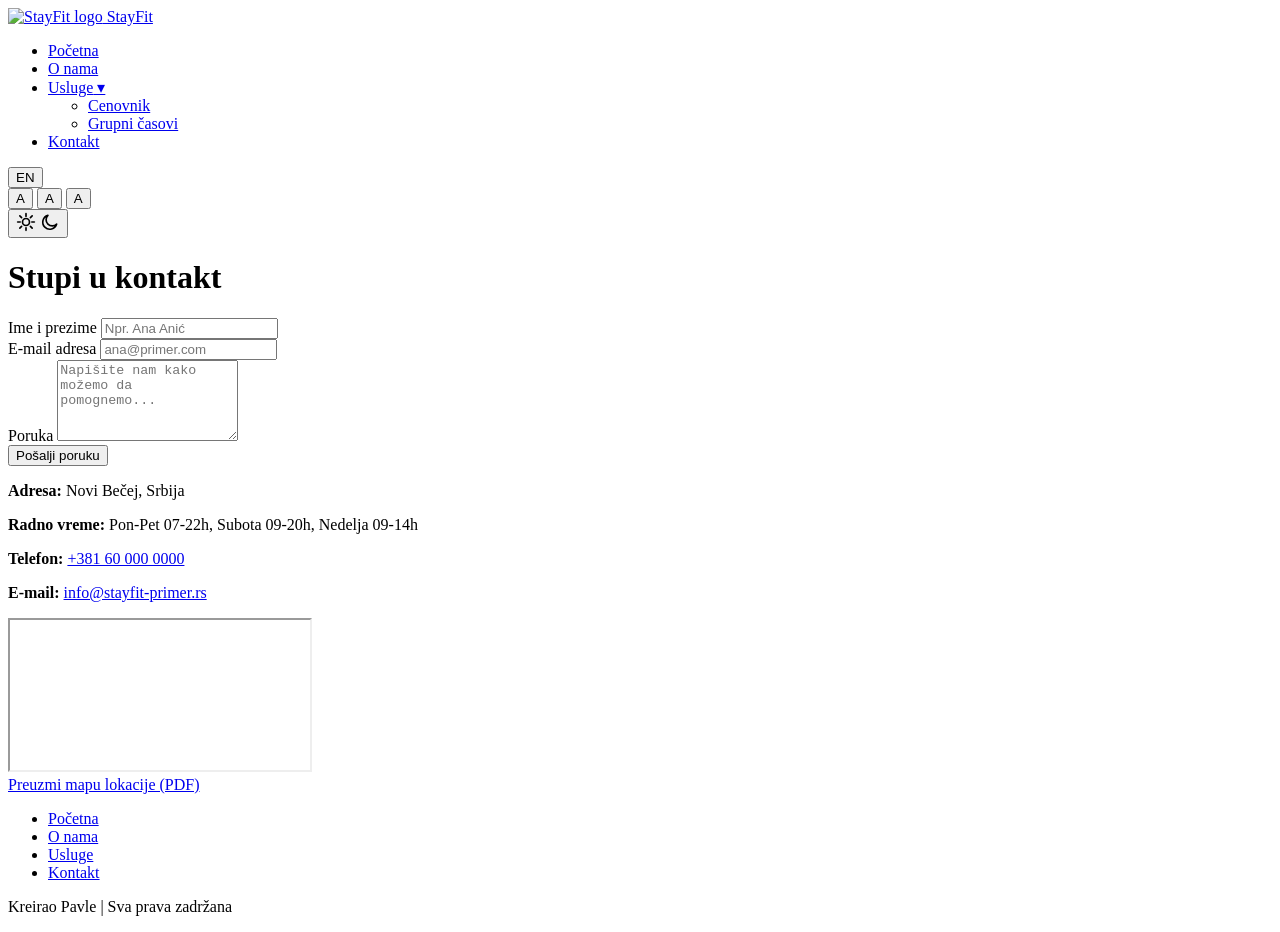
==== kontakt.html @ c29cbc28 "Add files via upload" ====
<!doctype html>
<html lang="sr">
<head>
  <meta charset="UTF-8">
  <meta name="viewport" content="width=device-width, initial-scale=1">
  <title>Kontakt - StayFit</title>

  <meta name="description" content="Kontaktirajte StayFit teretanu u Novom Bečeju - adresa, radno vreme, telefon i mapa lokacije.">
  <meta name="keywords" content="kontakt StayFit, adresa teretana Novi Bečej, radno vreme teretana">
  <meta name="author" content="Pavle">
  <meta name="robots" content="index, follow">
  <link rel="canonical" href="https://stayfit-primer.rs/kontakt.html">

  <meta property="og:type" content="website">
  <meta property="og:title" content="Kontakt - StayFit">
  <meta property="og:description" content="Kontaktirajte StayFit teretanu u Novom Bečeju - adresa, radno vreme, telefon i mapa lokacije.">
  <meta property="og:image" content="assets/img/hero-1.jpg">
  <meta property="og:url" content="https://stayfit-primer.rs/kontakt.html">
  <meta property="og:locale" content="sr_RS">

  <link rel="icon" type="image/png" sizes="32x32" href="assets/img/icons/favicon-32.png">
  <link rel="icon" type="image/png" sizes="16x16" href="assets/img/icons/favicon-16.png">
  <link rel="apple-touch-icon" href="assets/img/icons/apple-touch-icon.png">

  <link rel="stylesheet" href="assets/css/main.css">
</head>
<body>

  <header>
    <div class="navbar">
      <a href="index.html" class="logo">
        <img src="assets/img/icons/logo-stayfit.png" width="34" height="34" alt="StayFit logo">
        StayFit
      </a>
      <div class="navbar-desno">
        <ul class="meni">
          <li><a href="index.html" data-prevod="nav_pocetna">Početna</a></li>
          <li><a href="o-nama.html" data-prevod="nav_onama">O nama</a></li>
          <li class="ima-padajuci">
            <a href="usluge.html"><span data-prevod="nav_usluge">Usluge</span> &#9662;</a>
            <ul class="padajuci">
              <li><a href="usluge.html#cenovnik" data-prevod="nav_cenovnik">Cenovnik</a></li>
              <li><a href="usluge.html#casovi" data-prevod="nav_casovi">Grupni časovi</a></li>
            </ul>
          </li>
          <li><a href="kontakt.html" data-prevod="nav_kontakt">Kontakt</a></li>
        </ul>
        <div class="podesavanja">
          <button type="button" class="dugme-jezik" id="dugmeJezik">EN</button>
          <div class="dugmad-slova">
            <button type="button" class="dugme-slovo" data-velicina="malo">A</button>
            <button type="button" class="dugme-slovo dugme-slovo-aktivan" data-velicina="srednje">A</button>
            <button type="button" class="dugme-slovo" data-velicina="veliko">A</button>
          </div>
          <button type="button" class="dugme-tema" id="dugmeTema" aria-label="Promeni temu">
            <svg data-ikona="sunce" viewBox="0 0 24 24" width="20" height="20" aria-hidden="true"><g fill="none" stroke="currentColor" stroke-width="2" stroke-linecap="round"><circle cx="12" cy="12" r="4.2"/><line x1="12" y1="2" x2="12" y2="5"/><line x1="12" y1="19" x2="12" y2="22"/><line x1="2" y1="12" x2="5" y2="12"/><line x1="19" y1="12" x2="22" y2="12"/><line x1="4.6" y1="4.6" x2="6.7" y2="6.7"/><line x1="17.3" y1="17.3" x2="19.4" y2="19.4"/><line x1="4.6" y1="19.4" x2="6.7" y2="17.3"/><line x1="17.3" y1="6.7" x2="19.4" y2="4.6"/></g></svg>
            <svg data-ikona="mesec" viewBox="0 0 24 24" width="20" height="20" aria-hidden="true"><path fill="none" stroke="currentColor" stroke-width="2" stroke-linecap="round" stroke-linejoin="round" d="M20 14.5A8.5 8.5 0 1 1 9.5 4 6.8 6.8 0 0 0 20 14.5Z"/></svg>
          </button>
        </div>
      </div>
    </div>
  </header>

  <div class="naslov-stranice">
    <h1 data-prevod="kontakt_naslov">Stupi u <span class="isticanje">kontakt</span></h1>
  </div>

  <div class="kontakt-sadrzaj">
    <form class="forma" novalidate>
      <div class="polje">
        <label for="ime" data-prevod="forma_ime">Ime i prezime</label>
        <input type="text" id="ime" name="ime" placeholder="Npr. Ana Anić" data-prevod-placeholder="forma_ime_placeholder">
        <span class="greska"></span>
      </div>
      <div class="polje">
        <label for="email" data-prevod="forma_email">E-mail adresa</label>
        <input type="email" id="email" name="email" placeholder="ana@primer.com">
        <span class="greska"></span>
      </div>
      <div class="polje">
        <label for="poruka" data-prevod="forma_poruka">Poruka</label>
        <textarea id="poruka" name="poruka" rows="5" placeholder="Napišite nam kako možemo da pomognemo..." data-prevod-placeholder="forma_poruka_placeholder"></textarea>
        <span class="greska"></span>
      </div>
      <button type="submit" class="dugme" data-prevod="forma_dugme">Pošalji poruku</button>
      <p class="poruka-uspeh" id="uspehForma"></p>
    </form>

    <div class="kontakt-info">
      <p data-prevod="info_adresa"><strong>Adresa:</strong> Novi Bečej, Srbija</p>
      <p data-prevod="info_radno"><strong>Radno vreme:</strong> Pon-Pet 07-22h, Subota 09-20h, Nedelja 09-14h</p>
      <p data-prevod="info_telefon"><strong>Telefon:</strong> <a href="tel:+381600000000">+381 60 000 0000</a></p>
      <p data-prevod="info_email"><strong>E-mail:</strong> <a href="mailto:info@stayfit-primer.rs">info@stayfit-primer.rs</a></p>
      <div class="mapa">
        <iframe src="https://www.google.com/maps?q=Novi%20Be%C4%8Dej%2C%20Srbija&output=embed" loading="lazy" title="StayFit na mapi"></iframe>
      </div>
      <a href="assets/docs/stayfit-lokacija.pdf" download class="dugme-preuzmi" data-prevod="preuzmi_pdf">Preuzmi mapu lokacije (PDF)</a>
    </div>
  </div>

  <footer>
    <ul class="footer-meni">
      <li><a href="index.html" data-prevod="nav_pocetna">Početna</a></li>
      <li><a href="o-nama.html" data-prevod="nav_onama">O nama</a></li>
      <li><a href="usluge.html" data-prevod="nav_usluge">Usluge</a></li>
      <li><a href="kontakt.html" data-prevod="nav_kontakt">Kontakt</a></li>
    </ul>
    <p data-prevod="footer_kreirao">Kreirao Pavle | Sva prava zadržana</p>
  </footer>

  <script src="assets/js/podesavanja.js"></script>
  <script src="assets/js/validacija.js"></script>
</body>
</html>
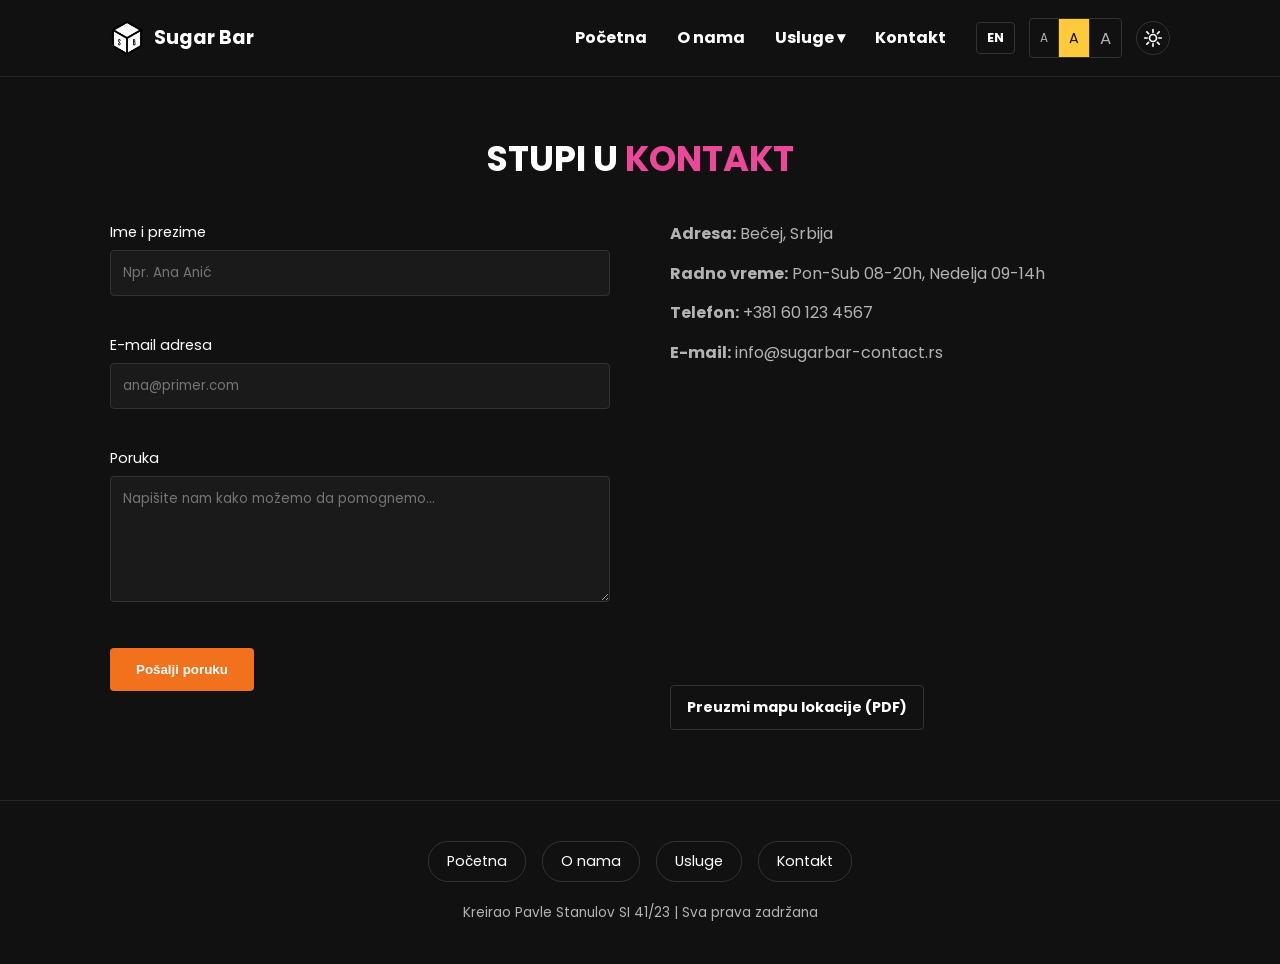
==== commit af5daffa: "Add files via upload" ====
--- a/kontakt.html
+++ b/kontakt.html
@@ -3,19 +3,19 @@
 <head>
   <meta charset="UTF-8">
   <meta name="viewport" content="width=device-width, initial-scale=1">
-  <title>Kontakt - StayFit</title>
+  <title>Kontakt - Sugar Bar</title>
 
-  <meta name="description" content="Kontaktirajte StayFit teretanu u Novom Bečeju - adresa, radno vreme, telefon i mapa lokacije.">
-  <meta name="keywords" content="kontakt StayFit, adresa teretana Novi Bečej, radno vreme teretana">
+  <meta name="description" content="Kontaktirajte Sugar Bar prodavnicu slatkiša u Bečeju - adresa, radno vreme, telefon i mapa lokacije.">
+  <meta name="keywords" content="kontakt Sugar Bar, adresa prodavnica slatkiša Bečej, radno vreme prodavnica slatkiša">
   <meta name="author" content="Pavle">
   <meta name="robots" content="index, follow">
-  <link rel="canonical" href="https://stayfit-primer.rs/kontakt.html">
+  <link rel="canonical" href="https://mamatula.github.io/veb-dizajn-seminarski-rad/kontakt.html">
 
   <meta property="og:type" content="website">
-  <meta property="og:title" content="Kontakt - StayFit">
-  <meta property="og:description" content="Kontaktirajte StayFit teretanu u Novom Bečeju - adresa, radno vreme, telefon i mapa lokacije.">
+  <meta property="og:title" content="Kontakt - Sugar Bar">
+  <meta property="og:description" content="Kontaktirajte Sugar Bar prodavnicu slatkiša u Bečeju - adresa, radno vreme, telefon i mapa lokacije.">
   <meta property="og:image" content="assets/img/hero-1.jpg">
-  <meta property="og:url" content="https://stayfit-primer.rs/kontakt.html">
+  <meta property="og:url" content="https://mamatula.github.io/veb-dizajn-seminarski-rad/kontakt.html">
   <meta property="og:locale" content="sr_RS">
 
   <link rel="icon" type="image/png" sizes="32x32" href="assets/img/icons/favicon-32.png">
@@ -29,8 +29,8 @@
   <header>
     <div class="navbar">
       <a href="index.html" class="logo">
-        <img src="assets/img/icons/logo-stayfit.png" width="34" height="34" alt="StayFit logo">
-        StayFit
+        <img src="assets/img/icons/logo-sugarbar.png" width="34" height="34" alt="Sugar Bar logo">
+        Sugar Bar
       </a>
       <div class="navbar-desno">
         <ul class="meni">
@@ -40,7 +40,7 @@
             <a href="usluge.html"><span data-prevod="nav_usluge">Usluge</span> &#9662;</a>
             <ul class="padajuci">
               <li><a href="usluge.html#cenovnik" data-prevod="nav_cenovnik">Cenovnik</a></li>
-              <li><a href="usluge.html#casovi" data-prevod="nav_casovi">Grupni časovi</a></li>
+              <li><a href="usluge.html#casovi" data-prevod="nav_casovi">Radionice</a></li>
             </ul>
           </li>
           <li><a href="kontakt.html" data-prevod="nav_kontakt">Kontakt</a></li>
@@ -87,14 +87,14 @@
     </form>
 
     <div class="kontakt-info">
-      <p data-prevod="info_adresa"><strong>Adresa:</strong> Novi Bečej, Srbija</p>
-      <p data-prevod="info_radno"><strong>Radno vreme:</strong> Pon-Pet 07-22h, Subota 09-20h, Nedelja 09-14h</p>
+      <p data-prevod="info_adresa"><strong>Adresa:</strong> Bečej, Srbija</p>
+      <p data-prevod="info_radno"><strong>Radno vreme:</strong> Pon-Sub 08-20h, Nedelja 09-14h</p>
       <p data-prevod="info_telefon"><strong>Telefon:</strong> <a href="tel:+381600000000">+381 60 000 0000</a></p>
-      <p data-prevod="info_email"><strong>E-mail:</strong> <a href="mailto:info@stayfit-primer.rs">info@stayfit-primer.rs</a></p>
+      <p data-prevod="info_email"><strong>E-mail:</strong> <a href="mailto:info@sugarbar-primer.rs">info@sugarbar-primer.rs</a></p>
       <div class="mapa">
-        <iframe src="https://www.google.com/maps?q=Novi%20Be%C4%8Dej%2C%20Srbija&output=embed" loading="lazy" title="StayFit na mapi"></iframe>
+        <iframe src="https://www.google.com/maps/embed?pb=!1m18!1m12!1m3!1d2790.904568087154!2d20.048133712241963!3d45.612561723406365!2m3!1f0!2f0!3f0!3m2!1i1024!2i768!4f13.1!3m3!1m2!1s0x475b33a35c8fcfdf%3A0x2a182a53cb864554!2zUG9zbGFzdGnEjWFybmljYSDFvWVyYm8gLyBac2VyYsOzIE0gQ3VrcsOhc3pkYQ!5e0!3m2!1sen!2srs!4v1787849215537!5m2!1sen!2srs" loading="lazy" title="Sugar Bar na mapi"></iframe>
       </div>
-      <a href="assets/docs/stayfit-lokacija.pdf" download class="dugme-preuzmi" data-prevod="preuzmi_pdf">Preuzmi mapu lokacije (PDF)</a>
+      <a href="assets/docs/sugarbar-lokacija.pdf" download class="dugme-preuzmi" data-prevod="preuzmi_pdf">Preuzmi mapu lokacije (PDF)</a>
     </div>
   </div>
 
--- a/assets/css/main.css
+++ b/assets/css/main.css
@@ -0,0 +1,685 @@
+/* Sugar Bar - style.css
+   Obicna CSS datoteka, bez SASS-a i bez CSS okvira (osim na strani usluge.html).
+   Seminarski rad - predmet Veb dizajn. */
+
+@font-face{
+  font-family:"Poppins";
+  src:url("../fonts/Poppins-Regular.woff") format("woff");
+  font-weight:400;
+}
+@font-face{
+  font-family:"Poppins";
+  src:url("../fonts/Poppins-Bold.woff") format("woff");
+  font-weight:700;
+}
+
+:root{
+  --bg:#111111;
+  --tekst:#ffffff;
+  --siva:#b3b3b3;
+  --akcenat:#f2711c;
+  --akcenat2:#ec4899;
+  --akcenat3:#ffc93c;
+  --linija:#262626;
+  --ivica:#333333;
+  --panel:#1a1a1a;
+}
+
+/* svetla tema - uključuje se JS-om preko atributa data-tema na <html> */
+:root[data-tema="light"]{
+  --bg:#f4f4f4;
+  --tekst:#141414;
+  --siva:#555555;
+  --linija:#dddddd;
+  --ivica:#cccccc;
+  --panel:#ffffff;
+}
+
+*{
+  margin:0;
+  padding:0;
+  box-sizing:border-box;
+}
+
+body{
+  font-family:"Poppins", Arial, sans-serif;
+  background:var(--bg);
+  color:var(--tekst);
+  line-height:1.6;
+}
+
+img{
+  max-width:100%;
+  display:block;
+}
+
+a{
+  color:inherit;
+  text-decoration:none;
+}
+
+h1, h2, h3{
+  line-height:1.25;
+}
+
+.container{
+  max-width:1100px;
+  margin:0 auto;
+  padding:0 20px;
+}
+
+.dugme{
+  display:inline-block;
+  background:var(--akcenat);
+  color:#fff;
+  padding:14px 26px;
+  border-radius:4px;
+  font-weight:700;
+  border:none;
+  cursor:pointer;
+  transition:background 0.2s, transform 0.2s;
+}
+
+.dugme:hover{
+  background:#d35d0e;
+  transform:scale(1.06);
+}
+
+/* ---------- header i navigacija ---------- */
+
+header{
+  border-bottom:1px solid var(--linija);
+}
+
+.navbar{
+  display:flex;
+  align-items:center;
+  justify-content:space-between;
+  padding:18px 20px;
+  max-width:1100px;
+  margin:0 auto;
+  flex-wrap:wrap;
+  gap:14px;
+}
+
+.logo{
+  display:flex;
+  align-items:center;
+  gap:10px;
+  font-weight:700;
+  font-size:1.2rem;
+}
+
+.navbar-desno{
+  display:flex;
+  align-items:center;
+  gap:30px;
+  flex-wrap:wrap;
+}
+
+.meni{
+  display:flex;
+  gap:30px;
+  list-style:none;
+}
+
+.meni a{
+  font-weight:600;
+}
+
+.meni a:hover{
+  color:var(--akcenat);
+}
+
+/* ---------- padajuci meni (dropdown ispod "Usluge") ---------- */
+
+.ima-padajuci{
+  position:relative;
+}
+
+.padajuci{
+  display:none;
+  position:absolute;
+  top:100%;
+  left:0;
+  background:var(--panel);
+  border:1px solid var(--ivica);
+  border-radius:4px;
+  padding:8px;
+  min-width:180px;
+  z-index:10;
+}
+
+.padajuci li{
+  list-style:none;
+}
+
+.padajuci a{
+  display:block;
+  padding:8px 12px;
+  font-size:0.9rem;
+  white-space:nowrap;
+}
+
+.ima-padajuci:hover .padajuci{
+  display:block;
+}
+
+/* ---------- podešavanja (jezik / veličina slova / tema) ---------- */
+
+.podesavanja{
+  display:flex;
+  align-items:center;
+  gap:14px;
+}
+
+.dugme-jezik{
+  background:none;
+  border:1px solid var(--ivica);
+  color:var(--tekst);
+  border-radius:4px;
+  padding:6px 10px;
+  font-size:0.8rem;
+  font-weight:700;
+  font-family:inherit;
+  cursor:pointer;
+}
+
+.dugme-jezik:hover{
+  border-color:var(--akcenat);
+  color:var(--akcenat);
+}
+
+.dugmad-slova{
+  display:flex;
+  border:1px solid var(--ivica);
+  border-radius:4px;
+  overflow:hidden;
+}
+
+.dugme-slovo{
+  background:none;
+  border:none;
+  border-right:1px solid var(--ivica);
+  color:var(--siva);
+  padding:6px 10px;
+  cursor:pointer;
+  font-family:inherit;
+}
+
+.dugme-slovo:last-child{
+  border-right:none;
+}
+
+.dugme-slovo[data-velicina="malo"]{
+  font-size:0.75rem;
+}
+
+.dugme-slovo[data-velicina="srednje"]{
+  font-size:0.9rem;
+}
+
+.dugme-slovo[data-velicina="veliko"]{
+  font-size:1.05rem;
+}
+
+.dugme-slovo:hover{
+  color:var(--tekst);
+}
+
+.dugme-slovo-aktivan{
+  background:var(--akcenat3);
+  color:#141414;
+}
+
+.dugme-tema{
+  background:none;
+  border:1px solid var(--ivica);
+  border-radius:50%;
+  width:34px;
+  height:34px;
+  display:flex;
+  align-items:center;
+  justify-content:center;
+  color:var(--tekst);
+  cursor:pointer;
+  flex-shrink:0;
+}
+
+.dugme-tema:hover{
+  border-color:var(--akcenat);
+  color:var(--akcenat);
+}
+
+.dugme-tema svg[data-ikona="mesec"]{
+  display:none;
+}
+
+:root[data-tema="light"] .dugme-tema svg[data-ikona="sunce"]{
+  display:none;
+}
+
+:root[data-tema="light"] .dugme-tema svg[data-ikona="mesec"]{
+  display:block;
+}
+
+@media (max-width:700px){
+  .navbar{
+    flex-direction:column;
+    gap:14px;
+  }
+  .navbar-desno{
+    flex-direction:column;
+    gap:14px;
+  }
+  .meni{
+    gap:18px;
+    flex-wrap:wrap;
+    justify-content:center;
+  }
+}
+
+/* ---------- baner (hero) ---------- */
+
+.baner{
+  padding:70px 20px;
+}
+
+.baner-sadrzaj{
+  max-width:1100px;
+  margin:0 auto;
+  display:flex;
+  align-items:center;
+  gap:50px;
+}
+
+.baner-tekst{
+  flex:1;
+}
+
+.baner-tekst h1{
+  font-size:2.6rem;
+  text-transform:uppercase;
+  margin-bottom:20px;
+}
+
+.baner-tekst p{
+  color:var(--siva);
+  margin-bottom:26px;
+  max-width:480px;
+}
+
+.baner-slika{
+  flex:1;
+}
+
+.baner-slika img{
+  width:100%;
+  height:380px;
+  border-radius:6px;
+  object-fit:cover;
+  transition:transform 0.3s;
+}
+
+.baner-slika img:hover{
+  transform:scale(1.05);
+}
+
+@media (max-width:800px){
+  .baner-sadrzaj{
+    flex-direction:column;
+  }
+  .baner-tekst h1{
+    font-size:2rem;
+  }
+}
+
+/* ---------- info sekcija (slika + tekst naizmenicno) ---------- */
+
+.info{
+  padding:60px 20px;
+  border-top:1px solid var(--linija);
+}
+
+.info-sadrzaj{
+  max-width:1100px;
+  margin:0 auto;
+  display:flex;
+  align-items:center;
+  gap:50px;
+}
+
+.info-obrnuto .info-sadrzaj{
+  flex-direction:row-reverse;
+}
+
+.info-slika, .info-tekst{
+  flex:1;
+}
+
+.info-slika img{
+  width:100%;
+  height:380px;
+  border-radius:6px;
+  object-fit:cover;
+  transition:transform 0.3s;
+}
+
+.info-slika img:hover{
+  transform:scale(1.05);
+}
+
+.info-tekst h2{
+  font-size:1.7rem;
+  margin-bottom:16px;
+}
+
+.info-tekst p{
+  color:var(--siva);
+  margin-bottom:22px;
+}
+
+@media (max-width:800px){
+  .info-sadrzaj, .info-obrnuto .info-sadrzaj{
+    flex-direction:column;
+  }
+}
+
+/* ---------- footer ---------- */
+
+footer{
+  border-top:1px solid var(--linija);
+  padding:40px 20px;
+  text-align:center;
+}
+
+.footer-meni{
+  display:flex;
+  justify-content:center;
+  gap:16px;
+  list-style:none;
+  flex-wrap:wrap;
+  margin-bottom:20px;
+}
+
+.footer-meni a{
+  display:inline-block;
+  border:1px solid var(--ivica);
+  border-radius:20px;
+  padding:8px 18px;
+  font-size:0.9rem;
+}
+
+.footer-meni a:hover{
+  border-color:var(--akcenat);
+  color:var(--akcenat);
+}
+
+footer p{
+  color:var(--siva);
+  font-size:0.85rem;
+}
+
+/* ---------- naslov stranice (O nama / Usluge / Kontakt) ---------- */
+
+.naslov-stranice{
+  text-align:center;
+  padding:60px 20px 20px;
+}
+
+.naslov-stranice h1{
+  font-size:2.2rem;
+  text-transform:uppercase;
+}
+
+.isticanje{
+  color:var(--akcenat2);
+}
+
+/* ---------- video ---------- */
+
+.video-sadrzaj{
+  max-width:900px;
+  margin:0 auto;
+  padding:0 20px 70px;
+}
+
+.video-sadrzaj video{
+  width:100%;
+  border-radius:6px;
+  display:block;
+}
+
+/* ---------- tim ---------- */
+
+.tim{
+  max-width:1100px;
+  margin:0 auto;
+  padding:20px 20px 70px;
+  display:flex;
+  justify-content:center;
+  gap:60px;
+  flex-wrap:wrap;
+  text-align:center;
+}
+
+.tim-clan img{
+  width:140px;
+  height:140px;
+  border-radius:50%;
+  object-fit:cover;
+  margin:0 auto 16px;
+  transition:transform 0.3s;
+}
+
+.tim-clan img:hover{
+  transform:scale(1.08);
+}
+
+.tim-clan h3{
+  font-size:1.1rem;
+  margin-bottom:4px;
+}
+
+.tim-clan p{
+  color:var(--siva);
+  font-size:0.9rem;
+}
+
+/* ---------- cenovnik (lista usluga) ---------- */
+
+.cenovnik{
+  max-width:800px;
+  margin:0 auto;
+  padding:20px 20px 70px;
+}
+
+.stavka{
+  display:flex;
+  justify-content:space-between;
+  align-items:center;
+  gap:20px;
+  padding:20px 0;
+  border-bottom:1px solid #262626;
+}
+
+.stavka h3{
+  font-size:1.1rem;
+  margin-bottom:6px;
+}
+
+.stavka p{
+  color:var(--siva);
+  font-size:0.9rem;
+}
+
+.stavka span{
+  font-weight:700;
+  font-size:1.2rem;
+  white-space:nowrap;
+}
+
+/* ---------- kontakt forma ---------- */
+
+.kontakt-sadrzaj{
+  max-width:1100px;
+  margin:0 auto;
+  padding:20px 20px 70px;
+  display:flex;
+  gap:60px;
+  flex-wrap:wrap;
+}
+
+.forma{
+  flex:1;
+  min-width:280px;
+}
+
+.polje{
+  margin-bottom:18px;
+}
+
+.polje label{
+  display:block;
+  margin-bottom:6px;
+  font-size:0.9rem;
+}
+
+.polje input,
+.polje textarea{
+  width:100%;
+  padding:12px;
+  background:var(--panel);
+  border:1px solid var(--ivica);
+  border-radius:4px;
+  color:var(--tekst);
+  font-family:inherit;
+}
+
+.polje textarea{
+  resize:vertical;
+}
+
+.polje input.pogresno,
+.polje textarea.pogresno{
+  border-color:#e05252;
+}
+
+.greska{
+  display:block;
+  min-height:1.1em;
+  margin-top:6px;
+  color:#e05252;
+  font-size:0.8rem;
+}
+
+.poruka-uspeh{
+  display:none;
+  margin-top:18px;
+  color:var(--akcenat);
+  font-weight:600;
+}
+
+.poruka-uspeh.prikazano{
+  display:block;
+}
+
+.kontakt-info{
+  flex:1;
+  min-width:260px;
+}
+
+.kontakt-info p{
+  color:var(--siva);
+  margin-bottom:14px;
+}
+
+.mapa{
+  margin-top:20px;
+  border-radius:6px;
+  overflow:hidden;
+}
+
+.mapa iframe{
+  width:100%;
+  height:280px;
+  border:0;
+  display:block;
+}
+
+.dugme-preuzmi{
+  display:inline-block;
+  margin-top:20px;
+  border:1px solid var(--ivica);
+  border-radius:4px;
+  padding:10px 16px;
+  font-size:0.9rem;
+  font-weight:600;
+  transition:border-color 0.2s, color 0.2s, transform 0.2s;
+}
+
+.dugme-preuzmi:hover{
+  border-color:var(--akcenat);
+  color:var(--akcenat);
+  transform:scale(1.03);
+}
+
+@media (max-width:700px){
+  .kontakt-sadrzaj{
+    flex-direction:column;
+  }
+}
+
+/* ---------- slajder slika ---------- */
+
+.slajder{
+  max-width:900px;
+  margin:0 auto;
+  padding:60px 20px;
+  display:flex;
+  align-items:center;
+  justify-content:center;
+  gap:20px;
+  border-top:1px solid var(--linija);
+}
+
+.slajder img{
+  border-radius:6px;
+  max-width:700px;
+  width:100%;
+  height:450px;
+  object-fit:cover;
+  transition:transform 0.3s;
+}
+
+.slajder img:hover{
+  transform:scale(1.03);
+}
+
+.slajder-strelica{
+  flex-shrink:0;
+  width:44px;
+  height:44px;
+  border-radius:50%;
+  border:1px solid var(--ivica);
+  background:none;
+  color:var(--tekst);
+  font-size:1.1rem;
+  cursor:pointer;
+  transition:border-color 0.2s, color 0.2s, transform 0.2s;
+}
+
+.slajder-strelica:hover{
+  border-color:var(--akcenat);
+  color:var(--akcenat);
+  transform:scale(1.1);
+}
+
+@media (max-width:600px){
+  .slajder{
+    gap:10px;
+  }
+  .slajder img{
+    height:260px;
+  }
+}
